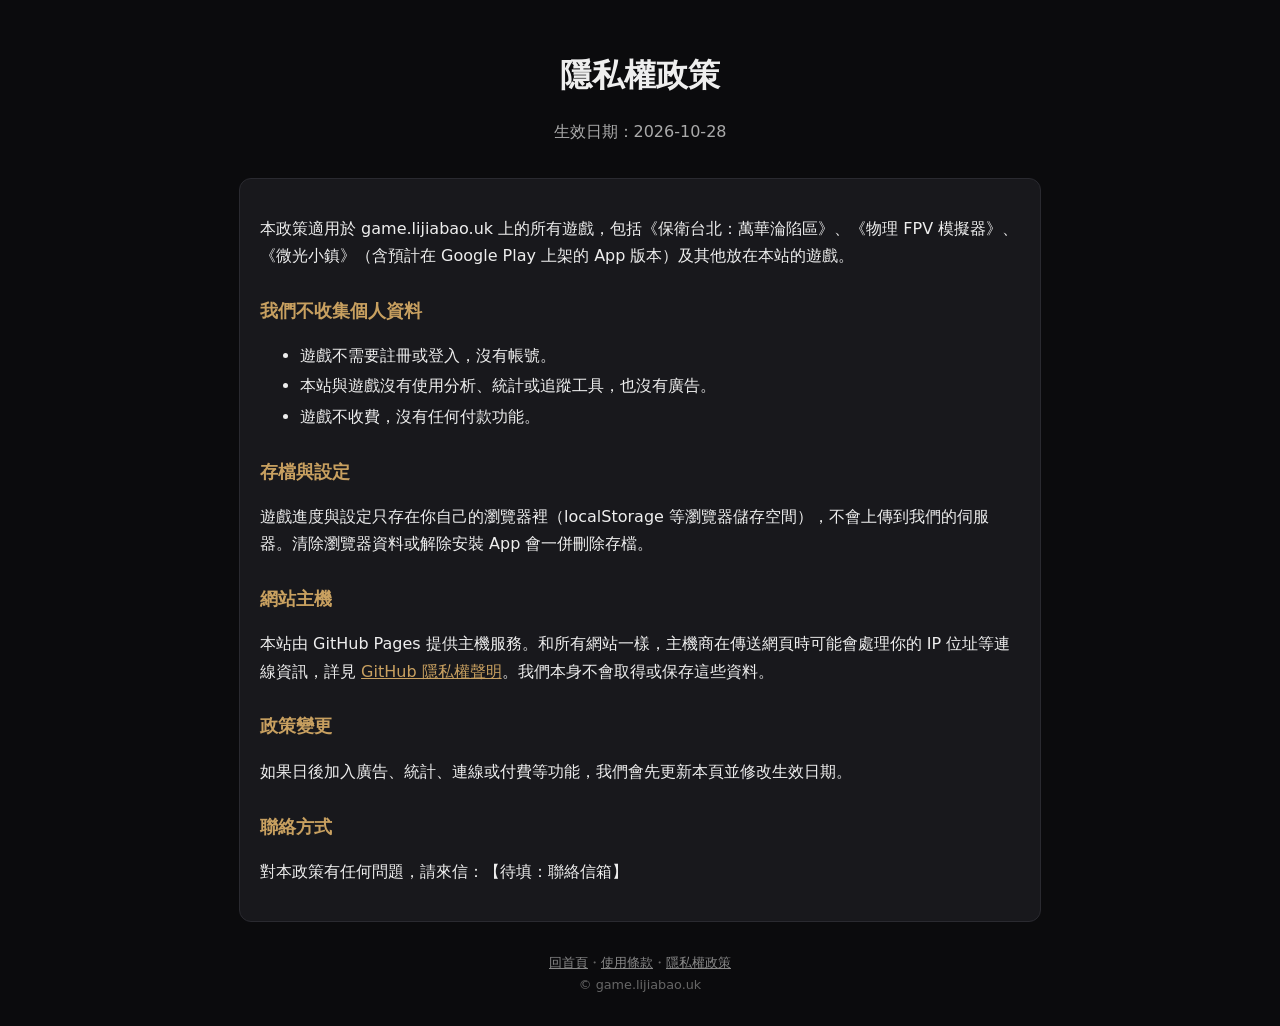
==== privacy/index.html @ 16406a82 "Add privacy/index.html" ====
<!doctype html>
<html lang="zh-Hant-TW">
<head>
<meta charset="utf-8" />
<meta name="viewport" content="width=device-width, initial-scale=1" />
<title>隱私權政策 — 李家寶遊戲站</title>
<link rel="canonical" href="https://game.lijiabao.uk/privacy/" />
<style>
body{margin:0;background:#0b0b0d;color:#eee;font-family:system-ui,"PingFang TC","Noto Sans TC",sans-serif;line-height:1.7}
header{padding:48px 20px 16px;text-align:center}h1{margin:0;font-size:2rem}header p{color:#aaa}
main{max-width:760px;margin:0 auto;padding:20px;background:#18181c;border:1px solid #2a2a30;border-radius:12px}
h2{font-size:1.15rem;margin:1.4em 0 .4em;color:#c8a060}a{color:#c8a060}li{margin:.2em 0}
footer{text-align:center;color:#666;font-size:.8rem;padding:30px}footer a{color:#888}
</style>
</head>
<body>
<header><h1>隱私權政策</h1><p>生效日期：2026-10-28</p></header>
<main>
<p>本政策適用於 game.lijiabao.uk 上的所有遊戲，包括《保衛台北：萬華淪陷區》、《物理 FPV 模擬器》、《微光小鎮》（含預計在 Google Play 上架的 App 版本）及其他放在本站的遊戲。</p>
<h2>我們不收集個人資料</h2>
<ul>
<li>遊戲不需要註冊或登入，沒有帳號。</li>
<li>本站與遊戲沒有使用分析、統計或追蹤工具，也沒有廣告。</li>
<li>遊戲不收費，沒有任何付款功能。</li>
</ul>
<h2>存檔與設定</h2>
<p>遊戲進度與設定只存在你自己的瀏覽器裡（localStorage 等瀏覽器儲存空間），不會上傳到我們的伺服器。清除瀏覽器資料或解除安裝 App 會一併刪除存檔。</p>
<h2>網站主機</h2>
<p>本站由 GitHub Pages 提供主機服務。和所有網站一樣，主機商在傳送網頁時可能會處理你的 IP 位址等連線資訊，詳見 <a href="https://docs.github.com/site-policy/privacy-policies/github-general-privacy-statement">GitHub 隱私權聲明</a>。我們本身不會取得或保存這些資料。</p>
<h2>政策變更</h2>
<p>如果日後加入廣告、統計、連線或付費等功能，我們會先更新本頁並修改生效日期。</p>
<h2>聯絡方式</h2>
<p>對本政策有任何問題，請來信：【待填：聯絡信箱】</p>
</main>
<footer><a href="/">回首頁</a>・<a href="/terms/">使用條款</a>・<a href="/privacy/">隱私權政策</a><br />© game.lijiabao.uk</footer>
</body>
</html>
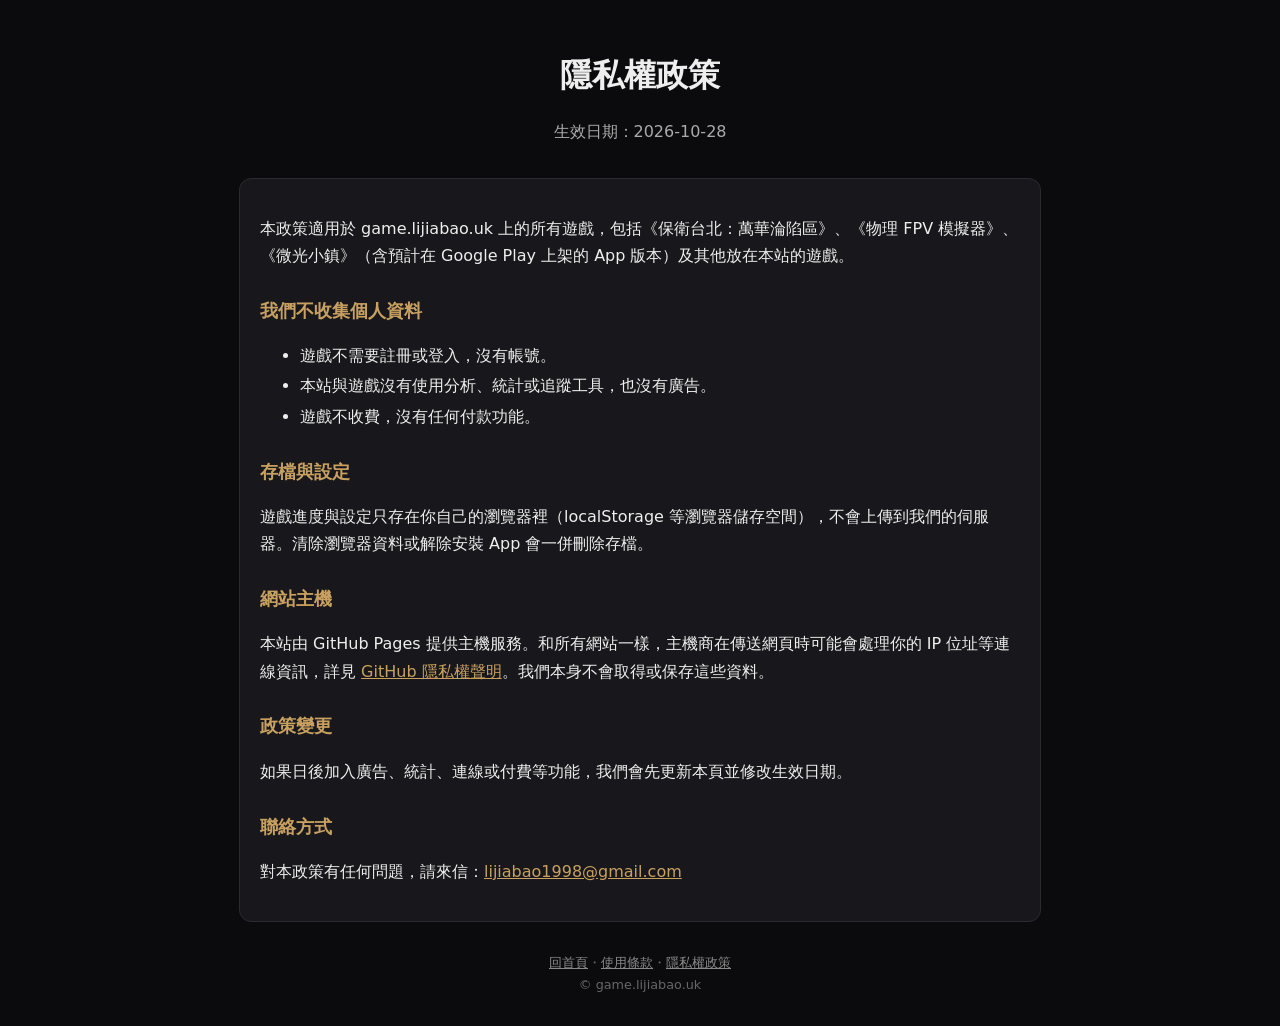
==== commit a6e06c97: "Fill contact email in legal pages" ====
--- a/privacy/index.html
+++ b/privacy/index.html
@@ -30,7 +30,7 @@
 <h2>政策變更</h2>
 <p>如果日後加入廣告、統計、連線或付費等功能，我們會先更新本頁並修改生效日期。</p>
 <h2>聯絡方式</h2>
-<p>對本政策有任何問題，請來信：【待填：聯絡信箱】</p>
+<p>對本政策有任何問題，請來信：<a href="mailto:lijiabao1998@gmail.com">lijiabao1998@gmail.com</a></p>
 </main>
 <footer><a href="/">回首頁</a>・<a href="/terms/">使用條款</a>・<a href="/privacy/">隱私權政策</a><br />© game.lijiabao.uk</footer>
 </body>
